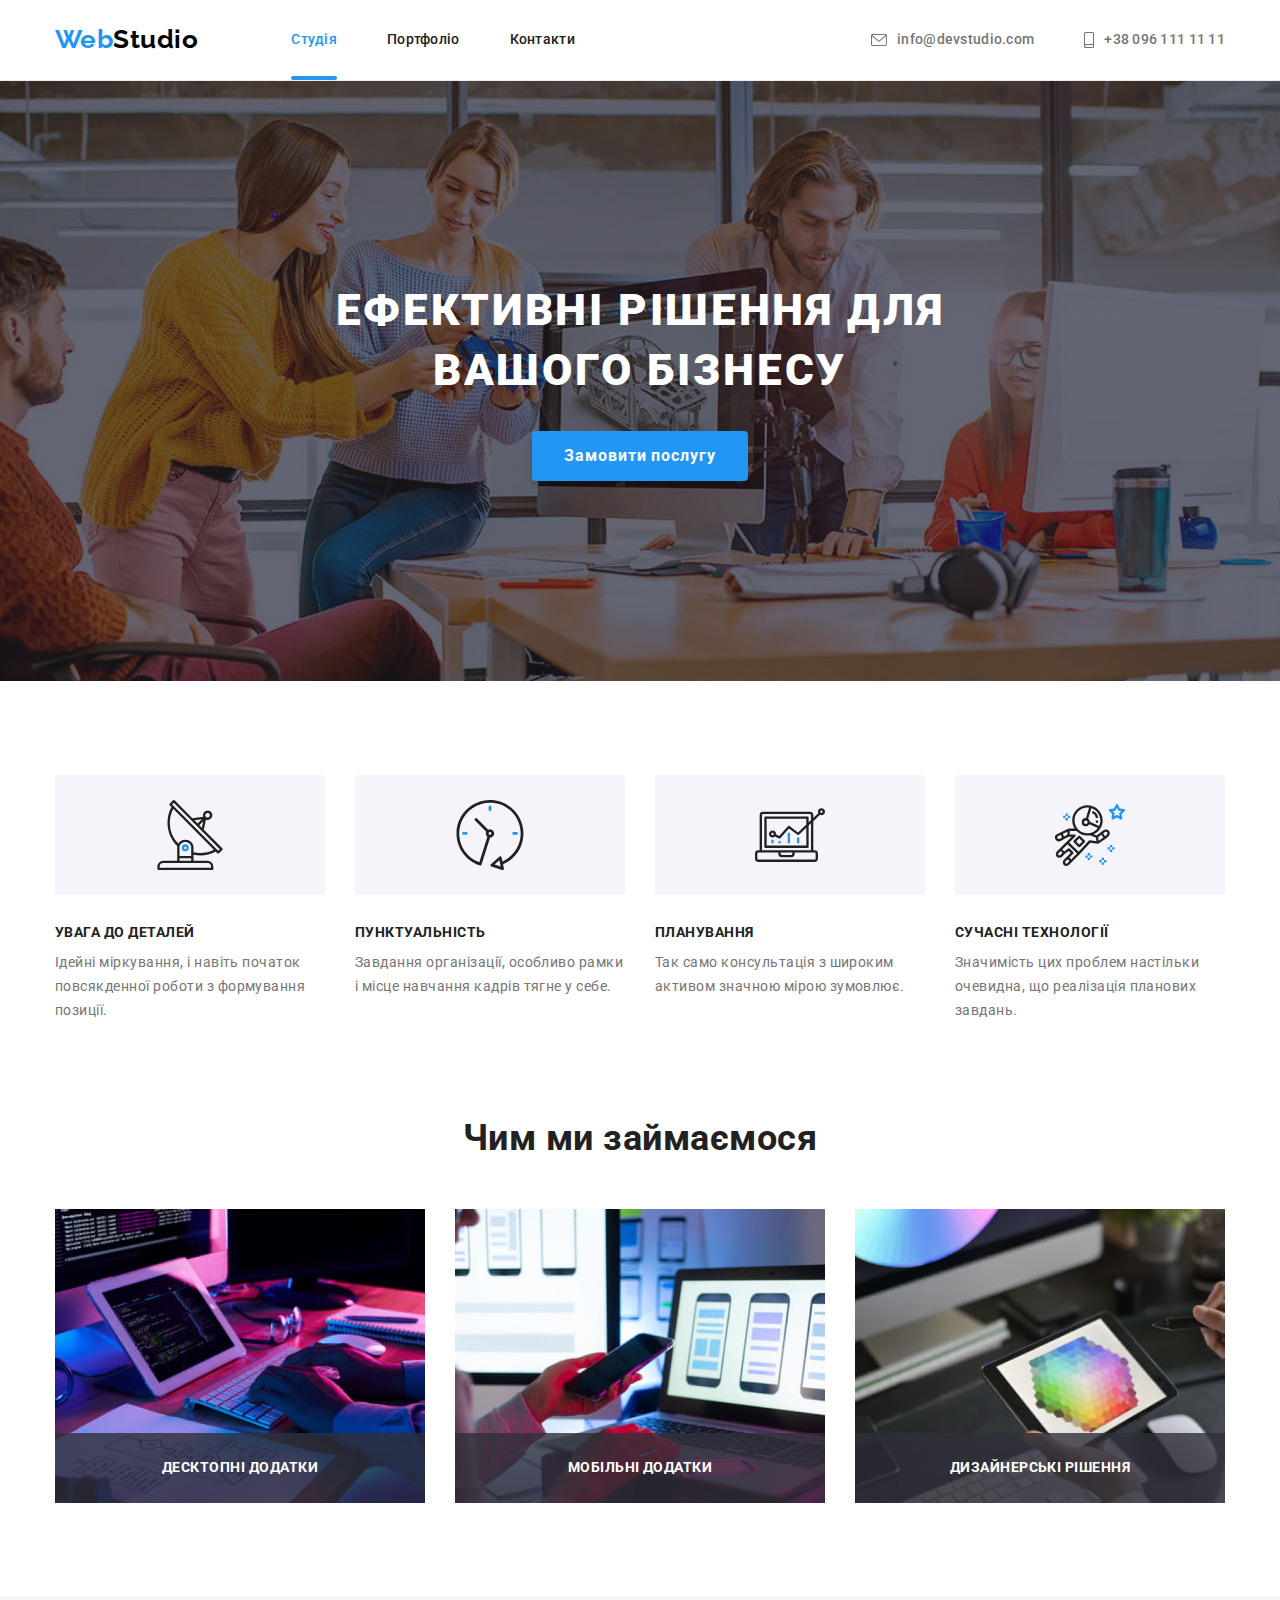
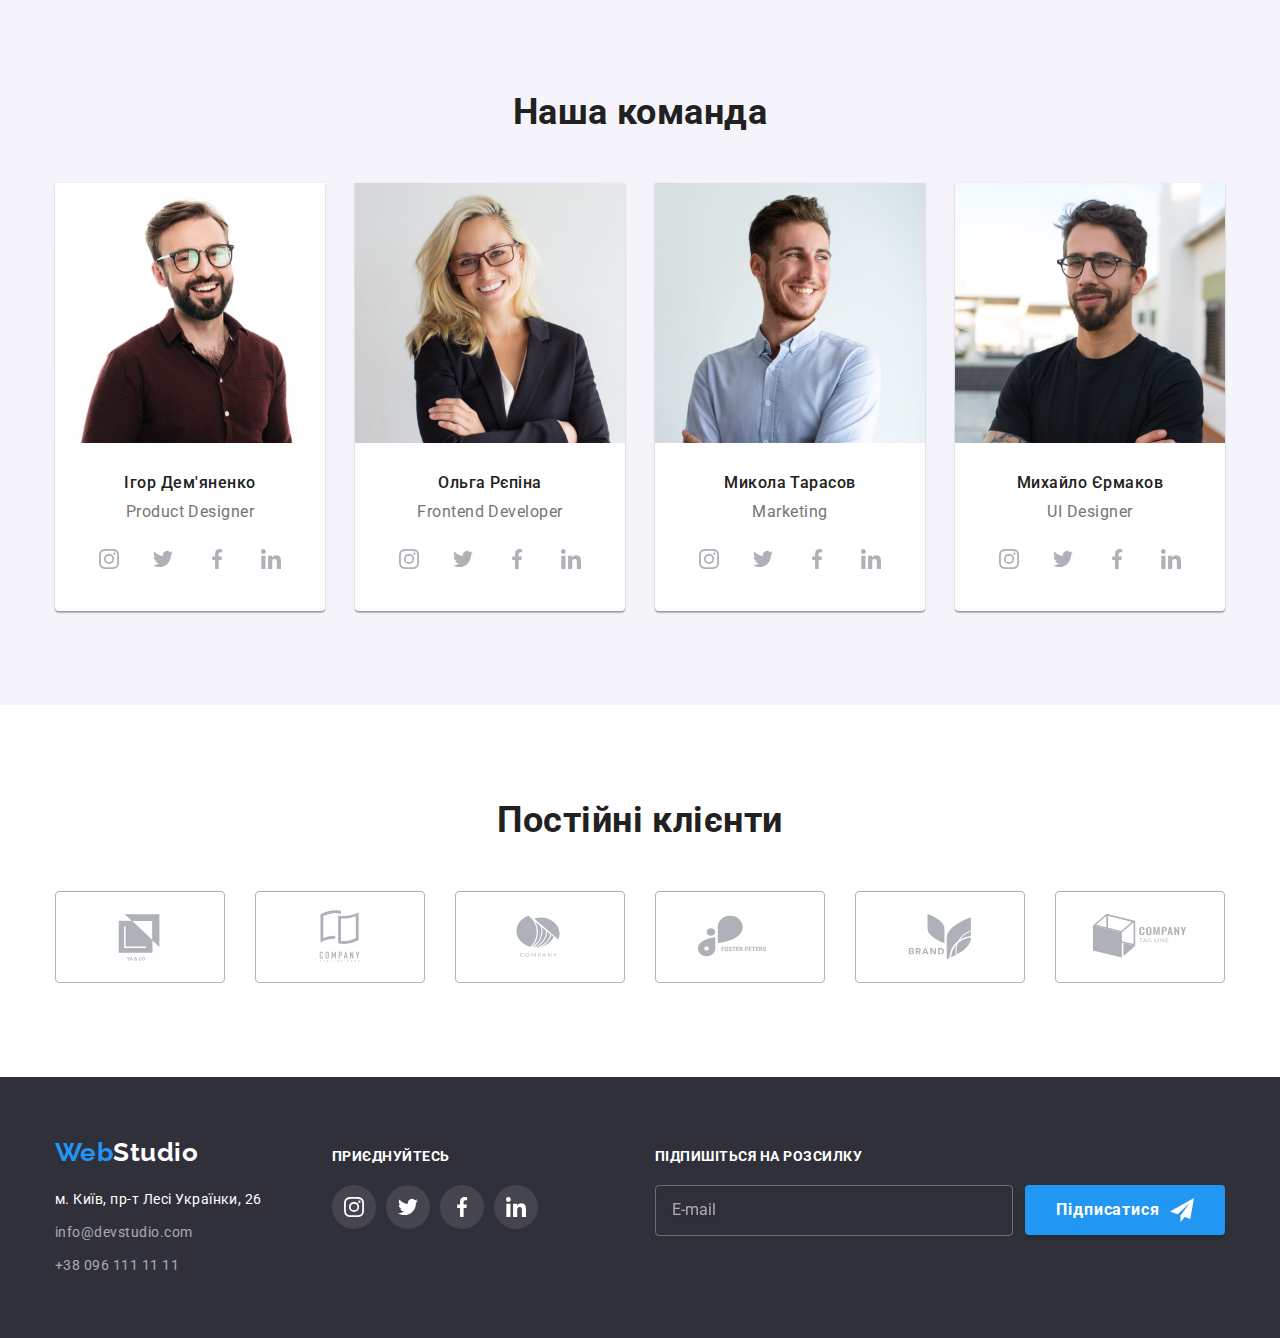
==== index.html @ 8c15a257 "add html and css" ====
﻿<!DOCTYPE html>
<html lang="uk">
  <head>
    <meta charset="UTF-8" />
    <meta http-equiv="X-UA-Compatible" content="IE=edge" />
    <meta name="viewport" content="width=device-width, initial-scale=1.0" />
    <title>Студія</title>
    <link rel="preconnect" href="https://fonts.googleapis.com" />
    <link rel="preconnect" href="https://fonts.gstatic.com" crossorigin />
    <link
      href="https://fonts.googleapis.com/css2?family=Raleway:ital,wght@0,700;1,700&family=Roboto:ital,wght@0,400;0,500;0,700;0,900;1,400;1,500;1,700;1,900&display=swap"
      rel="stylesheet"
    />
    <link
      rel="stylesheet"
      href="https://cdnjs.cloudflare.com/ajax/libs/modern-normalize/1.0.0/modern-normalize.min.css"
    />
    <link rel="stylesheet" href="./css/styles.css" />
  </head>
  <body>
    <!-- Хедер -->
    <header class="header">
      <div class="container header__container">
        <a href="./index.html" class="logo header__logo">
          Web<span class="logo__text logo__text--white">Studio</span>
        </a>
        <nav>
          <ul class="nav">
            <li class="nav__item">
              <a href="./index.html" class="nav__link nav__link--active">Студія</a>
            </li>
            <li class="nav__item">
              <a href="./portfolio.html" class="nav__link">Портфоліо</a>
            </li>
            <li class="nav__item">
              <a href="" class="nav__link">Контакти</a>
            </li>
          </ul>
        </nav>
        <ul class="contacts">
          <li class="contacts__item">
            <a href="mailto:info@devstudio.com" class="contacts__link">
              <svg class="contacts__icon" width="16" height="12">
                <use href="./images/icons.svg#icon-envelope"></use>
              </svg>
              info@devstudio.com
            </a>
          </li>
          <li class="contacts__item">
            <a href="tel:+380961111111" class="contacts__link">
              <svg class="contacts__icon" width="10" height="16">
                <use href="./images/icons.svg#icon-smartphone"></use>
              </svg>
              +38 096 111 11 11
            </a>
          </li>
        </ul>
      </div>
    </header>
    <main>
      <!-- Секція Hero -->
      <section class="hero">
        <div class="container">
          <h1 class="hero__title">
            Ефективні рішення для <br />
            вашого бізнесу
          </h1>
          <button type="button" class="btn hero__btn" data-modal-open>Замовити послугу</button>
        </div>
      </section>
      <!-- Модальне вікно -->
      <div class="overlay is-hidden" data-modal>
        <div class="modal">
          <button type="button" data-modal-close class="modal__close-btn">
            <svg class="modal__close-icon">
              <use href="./images/icons.svg#icon-close"></use>
            </svg>
          </button>
          <form class="modal__form" autocomplete="off">
            <h2 class="modal__title">Залиште свої дані, ми вам передзвонимо</h2>
            <div class="modal__wrap">
              <label class="modal__field">
                <span class="modal__label">Ім'я</span>
                <input type="text" name="name" placeholder=" " class="modal__input" />
                <svg class="modal__icon">
                  <use href="./images/icons.svg#icon-person"></use>
                </svg>
              </label>
              <label class="modal__field">
                <span class="modal__label">Телефон</span>
                <input type="tel" name="tel" placeholder=" " class="modal__input" />
                <svg class="modal__icon">
                  <use href="./images/icons.svg#icon-phone"></use>
                </svg>
              </label>
              <label class="modal__field">
                <span class="modal__label">Пошта</span>
                <input type="email" name="email" placeholder=" " class="modal__input" />
                <svg class="modal__icon">
                  <use href="./images/icons.svg#icon-email"></use>
                </svg>
              </label>
              <label class="modal__field">
                <span class="modal__label">Коментар</span>
                <textarea
                  name="comment"
                  rows="5"
                  placeholder="Введіть текст"
                  class="modal__input modal__input--large"
                ></textarea>
              </label>
            </div>
            <label class="modal__policy">
              <input
                type="checkbox"
                name="policy"
                value="policy"
                class="modal__check visually-hidden"
              />
              <span class="modal__box"></span>
              <svg class="modal__icon modal__icon--checked">
                <use href="./images/icons.svg#icon-check"></use>
              </svg>
              <b class="modal__text">
                Погоджуюся з розсилкою та приймаю
                <a href="" class="modal__link">Умови договору</a>
              </b>
            </label>
            <button type="submit" class="btn modal__btn">Відправити</button>
          </form>
        </div>
      </div>
      <!-- Особливості роботи -->
      <section class="section">
        <div class="container">
          <h2 class="section__title visually-hidden">Особливості роботи</h2>
          <ul class="features">
            <li class="features__item">
              <div class="features__wrap">
                <svg class="features__icon">
                  <use href="./images/icons.svg#icon-antenna"></use>
                </svg>
              </div>
              <h3 class="features__title">Увага до деталей</h3>
              <p class="features__text">
                Ідейні міркування, і навіть початок повсякденної роботи з формування позиції.
              </p>
            </li>
            <li class="features__item">
              <div class="features__wrap">
                <svg class="features__icon">
                  <use href="./images/icons.svg#icon-clock"></use>
                </svg>
              </div>
              <h3 class="features__title">Пунктуальність</h3>
              <p class="features__text">
                Завдання організації, особливо рамки і місце навчання кадрів тягне у себе.
              </p>
            </li>
            <li class="features__item">
              <div class="features__wrap">
                <svg class="features__icon">
                  <use href="./images/icons.svg#icon-diagram"></use>
                </svg>
              </div>
              <h3 class="features__title">Планування</h3>
              <p class="features__text">
                Так само консультація з широким активом значною мірою зумовлює.
              </p>
            </li>
            <li class="features__item">
              <div class="features__wrap">
                <svg class="features__icon">
                  <use href="./images/icons.svg#icon-astronaut"></use>
                </svg>
              </div>
              <h3 class="features__title">Сучасні технології</h3>
              <p class="features__text">
                Значимість цих проблем настільки очевидна, що реалізація планових завдань.
              </p>
            </li>
          </ul>
        </div>
      </section>
      <!-- Чим ми займаємося -->
      <section class="section services__section">
        <div class="container">
          <h2 class="section__title">Чим ми займаємося</h2>
          <ul class="services__list">
            <li class="services__item">
              <img
                class="services__img"
                src="./images/task1.jpg"
                alt="Десктопні додатки"
                width="370"
              />
              <div class="services__wrap">
                <h3 class="services__title">Десктопні додатки</h3>
              </div>
            </li>
            <li class="services__item">
              <img
                class="services__img"
                src="./images/task2.jpg"
                alt="Мобільні додатки"
                width="370"
              />
              <div class="services__wrap">
                <h3 class="services__title">Мобільні додатки</h3>
              </div>
            </li>
            <li class="services__item">
              <img
                class="services__img"
                src="./images/task3.jpg"
                alt="Дизайнерські рішення"
                width="370"
              />
              <div class="services__wrap">
                <h3 class="services__title">Дизайнерські рішення</h3>
              </div>
            </li>
          </ul>
        </div>
      </section>
      <!-- Наша команда -->
      <section class="section team__section">
        <div class="container">
          <h2 class="section__title">Наша команда</h2>
          <ul class="team__list">
            <li class="team__item">
              <img class="team__img" src="./images/team1.jpg" alt="Ігор Дем'яненко" width="270" />
              <div class="team__desc">
                <h3 class="team__title">Ігор Дем'яненко</h3>
                <p class="team__text">Product Designer</p>
                <ul class="socials__list">
                  <li class="socials__item">
                    <a href="" class="socials__link" aria-label="Instagram">
                      <svg class="socials__icon">
                        <use href="./images/icons.svg#icon-instagram"></use>
                      </svg>
                    </a>
                  </li>
                  <li class="socials__item">
                    <a href="" class="socials__link" aria-label="Twitter">
                      <svg class="socials__icon">
                        <use href="./images/icons.svg#icon-twitter"></use>
                      </svg>
                    </a>
                  </li>
                  <li class="socials__item">
                    <a href="" class="socials__link" aria-label="Facebook">
                      <svg class="socials__icon">
                        <use href="./images/icons.svg#icon-facebook"></use>
                      </svg>
                    </a>
                  </li>
                  <li class="socials__item">
                    <a href="" class="socials__link" aria-label="Linkedin">
                      <svg class="socials__icon">
                        <use href="./images/icons.svg#icon-linkedin"></use>
                      </svg>
                    </a>
                  </li>
                </ul>
              </div>
            </li>
            <li class="team__item">
              <img class="team__img" src="./images/team2.jpg" alt="Ольга Рєпіна" width="270" />
              <div class="team__desc">
                <h3 class="team__title">Ольга Рєпіна</h3>
                <p class="team__text">Frontend Developer</p>
                <ul class="socials__list">
                  <li class="socials__item">
                    <a href="" class="socials__link" aria-label="Instagram">
                      <svg class="socials__icon">
                        <use href="./images/icons.svg#icon-instagram"></use>
                      </svg>
                    </a>
                  </li>
                  <li class="socials__item">
                    <a href="" class="socials__link" aria-label="Twitter">
                      <svg class="socials__icon">
                        <use href="./images/icons.svg#icon-twitter"></use>
                      </svg>
                    </a>
                  </li>
                  <li class="socials__item">
                    <a href="" class="socials__link" aria-label="Facebook">
                      <svg class="socials__icon">
                        <use href="./images/icons.svg#icon-facebook"></use>
                      </svg>
                    </a>
                  </li>
                  <li class="socials__item">
                    <a href="" class="socials__link" aria-label="Linkedin">
                      <svg class="socials__icon">
                        <use href="./images/icons.svg#icon-linkedin"></use>
                      </svg>
                    </a>
                  </li>
                </ul>
              </div>
            </li>
            <li class="team__item">
              <img class="team__img" src="./images/team3.jpg" alt="Микола Тарасов" width="270" />
              <div class="team__desc">
                <h3 class="team__title">Микола Тарасов</h3>
                <p class="team__text">Marketing</p>
                <ul class="socials__list">
                  <li class="socials__item">
                    <a href="" class="socials__link" aria-label="Instagram">
                      <svg class="socials__icon">
                        <use href="./images/icons.svg#icon-instagram"></use>
                      </svg>
                    </a>
                  </li>
                  <li class="socials__item">
                    <a href="" class="socials__link" aria-label="Twitter">
                      <svg class="socials__icon">
                        <use href="./images/icons.svg#icon-twitter"></use>
                      </svg>
                    </a>
                  </li>
                  <li class="socials__item">
                    <a href="" class="socials__link" aria-label="Facebook">
                      <svg class="socials__icon">
                        <use href="./images/icons.svg#icon-facebook"></use>
                      </svg>
                    </a>
                  </li>
                  <li class="socials__item">
                    <a href="" class="socials__link" aria-label="Linkedin">
                      <svg class="socials__icon">
                        <use href="./images/icons.svg#icon-linkedin"></use>
                      </svg>
                    </a>
                  </li>
                </ul>
              </div>
            </li>
            <li class="team__item">
              <img class="team__img" src="./images/team4.jpg" alt="Михайло Єрмаков" width="270" />
              <div class="team__desc">
                <h3 class="team__title">Михайло Єрмаков</h3>
                <p class="team__text">UI Designer</p>
                <ul class="socials__list">
                  <li class="socials__item">
                    <a href="" class="socials__link" aria-label="Instagram">
                      <svg class="socials__icon">
                        <use href="./images/icons.svg#icon-instagram"></use>
                      </svg>
                    </a>
                  </li>
                  <li class="socials__item">
                    <a href="" class="socials__link" aria-label="Twitter">
                      <svg class="socials__icon">
                        <use href="./images/icons.svg#icon-twitter"></use>
                      </svg>
                    </a>
                  </li>
                  <li class="socials__item">
                    <a href="" class="socials__link" aria-label="Facebook">
                      <svg class="socials__icon">
                        <use href="./images/icons.svg#icon-facebook"></use>
                      </svg>
                    </a>
                  </li>
                  <li class="socials__item">
                    <a href="" class="socials__link" aria-label="Linkedin">
                      <svg class="socials__icon">
                        <use href="./images/icons.svg#icon-linkedin"></use>
                      </svg>
                    </a>
                  </li>
                </ul>
              </div>
            </li>
          </ul>
        </div>
      </section>
      <!-- Постійні клієнти -->
      <section class="section">
        <div class="container">
          <h2 class="section__title">Постійні клієнти</h2>
          <ul class="clients">
            <li class="clients__item">
              <a href="" class="clients__link">
                <svg class="clients__icon">
                  <use href="./images/icons.svg#icon-logo-1"></use>
                </svg>
              </a>
            </li>
            <li class="clients__item">
              <a href="" class="clients__link">
                <svg class="clients__icon">
                  <use href="./images/icons.svg#icon-logo-2"></use>
                </svg>
              </a>
            </li>
            <li class="clients__item">
              <a href="" class="clients__link">
                <svg class="clients__icon">
                  <use href="./images/icons.svg#icon-logo-3"></use>
                </svg>
              </a>
            </li>
            <li class="clients__item">
              <a href="" class="clients__link">
                <svg class="clients__icon">
                  <use href="./images/icons.svg#icon-logo-4"></use>
                </svg>
              </a>
            </li>
            <li class="clients__item">
              <a href="" class="clients__link">
                <svg class="clients__icon">
                  <use href="./images/icons.svg#icon-logo-5"></use>
                </svg>
              </a>
            </li>
            <li class="clients__item">
              <a href="" class="clients__link">
                <svg class="clients__icon">
                  <use href="./images/icons.svg#icon-logo-6"></use>
                </svg>
              </a>
            </li>
          </ul>
        </div>
      </section>
    </main>
    <!-- Футер -->
    <footer class="footer">
      <div class="container footer__container">
        <div>
          <a href="./index.html" class="logo footer__logo">
            Web<span class="logo__text logo__text--black">Studio</span>
          </a>
          <!-- Адреса -->
          <address class="address">
            <ul class="address__list">
              <li class="address__item">
                <a
                  href="https://goo.gl/maps/NeYVabY8YoxSWAij9"
                  target="_blank"
                  rel="noopener noreferrer"
                  class="address__link address__link--white"
                  >м. Київ, пр-т Лесі Українки, 26</a
                >
              </li>
              <li class="address__item">
                <a href="mailto:info@devstudio.com" class="address__link">info@devstudio.com</a>
              </li>
              <li class="address__item">
                <a href="tel:+380961111111" class="address__link">+38 096 111 11 11</a>
              </li>
            </ul>
          </address>
        </div>
        <!-- Соцмережі -->
        <div class="socials">
          <p class="socials__tagline">Приєднуйтесь</p>
          <ul class="socials__list">
            <li class="socials__item">
              <a href="" class="socials__link socials__link--white" aria-label="Instagram">
                <svg class="socials__icon">
                  <use href="./images/icons.svg#icon-instagram"></use>
                </svg>
              </a>
            </li>
            <li class="socials__item">
              <a href="" class="socials__link socials__link--white" aria-label="Twitter">
                <svg class="socials__icon">
                  <use href="./images/icons.svg#icon-twitter"></use>
                </svg>
              </a>
            </li>
            <li class="socials__item">
              <a href="" class="socials__link socials__link--white" aria-label="Facebook">
                <svg class="socials__icon">
                  <use href="./images/icons.svg#icon-facebook"></use>
                </svg>
              </a>
            </li>
            <li class="socials__item">
              <a href="" class="socials__link socials__link--white" aria-label="Linkedin">
                <svg class="socials__icon">
                  <use href="./images/icons.svg#icon-linkedin"></use>
                </svg>
              </a>
            </li>
          </ul>
        </div>
        <!-- Форма підписки -->
        <div class="subscription">
          <p class="subscription__tagline">Підпишіться на розсилку</p>
          <form class="subscription__form" autocomplete="off">
            <label for="email"></label>
            <input
              type="email"
              name="user-email"
              id="email"
              placeholder="E-mail"
              class="subscription__input"
            />
            <button type="submit" class="btn subscription__btn">
              Підписатися
              <svg class="subscription__icon">
                <use href="./images/icons.svg#icon-send"></use>
              </svg>
            </button>
          </form>
        </div>
      </div>
    </footer>
    <script src="./js/modal.js"></script>
  </body>
</html>
---- css/styles.css ----
﻿/* Глобальні стилі */

:root {
  --primary-bg-color: #ffffff;
  --secondary-bg-color: #f5f4fa;
  --footer-bg-color: #2f303a;
  --logo-color: #2196f3;
  --primary-logo-text-color: #000000;
  --secondary-logo-text-color: #ffffff;
  --page-text-color: #212121;
  --primary-title-color: #ffffff;
  --secondary-title-color: #212121;
  --primary-text-color: #ffffff;
  --secondary-text-color: #757575;
  --accent-color: #2196f3;
  --base-btn-color: #2196f3;
  --active-btn-color: #188ce8;
  --svg-base-color: #afb1b8;
  --auto-line-height: 1.2;
  --small-text-size: 14px;
  --medium-text-size: 16px;
  --duration: 250ms;
  --timing-function: cubic-bezier(0.4, 0, 0.2, 1);
}

body {
  font-family: 'Roboto', sans-serif;
  letter-spacing: 0.03em;
  color: var(--page-text-color);
  background-color: var(--primary-bg-color);
}

h1,
h2,
h3,
p {
  margin: 0;
}

ul {
  padding: 0;
  margin: 0;
  list-style: none;
}

textarea {
  resize: none;
}

.container {
  width: 1200px;
  padding-left: 15px;
  padding-right: 15px;
  margin: 0 auto;
}

.btn {
  font-weight: 700;
  font-size: var(--medium-text-size);
  line-height: 1.88;
  letter-spacing: 0.06em;
  color: var(--primary-text-color);
  cursor: pointer;
  background-color: var(--base-btn-color);
  box-shadow: 0px 4px 4px rgba(0, 0, 0, 0.15);
  border: none;
  border-radius: 4px;
  transition: background-color var(--duration) var(--timing-function);
}

.btn:hover,
.btn:focus {
  background-color: var(--active-btn-color);
}

.section {
  padding: 94px 0;
}

.section__title {
  margin-bottom: 50px;
  font-size: 36px;
  line-height: 1.17;
  text-align: center;
}

.visually-hidden {
  position: absolute;
  width: 1px;
  height: 1px;
  margin: -1px;
  border: 0;
  padding: 0;
  white-space: nowrap;
  clip-path: inset(100%);
  clip: rect(0 0 0 0);
  overflow: hidden;
}

/* Головна сторінка */

/* Хедер */

.header {
  border-bottom: 1px solid #ececec;
}

.header__container {
  display: flex;
  align-items: center;
}

.logo {
  display: block;
  font-family: 'Raleway', sans-serif;
  font-weight: 700;
  font-size: 26px;
  line-height: var(--auto-line-height);
  color: var(--logo-color);
  text-decoration: none;
}

.header__logo {
  padding: 24px 0;
  margin-right: 93px;
}

.logo__text--white {
  color: var(--primary-logo-text-color);
}

.nav,
.contacts {
  display: flex;
  gap: 50px;
}

.contacts {
  margin-left: auto;
}

.nav__link,
.contacts__link {
  display: flex;
  align-items: center;
  padding: 32px 0;
  font-weight: 500;
  font-size: var(--small-text-size);
  line-height: 1.14;
  letter-spacing: 0.02em;
  color: currentColor;
  text-decoration: none;
  transition: color var(--duration) var(--timing-function);
}

.contacts__link {
  color: var(--secondary-text-color);
}

.nav__link--active,
.nav__link:hover,
.nav__link:focus,
.contacts__link:hover,
.contacts__link:focus {
  color: var(--accent-color);
}

.nav__link--active {
  position: relative;
}

.nav__link--active::after {
  position: absolute;
  bottom: 0;
  content: '';
  width: 100%;
  height: 4px;
  background-color: var(--accent-color);
  border-radius: 2px;
}

.contacts__icon {
  margin-right: 10px;
  fill: currentColor;
}

/* Секція Hero */

.hero {
  max-width: 1600px;
  padding: 200px 0;
  margin: 0 auto;
  text-align: center;
  background-color: #c4c4c4;
  background-image: linear-gradient(rgba(47, 48, 58, 0.4), rgba(47, 48, 58, 0.4)),
    url(../images/hero-bg.jpg);
  background-repeat: no-repeat;
  background-position: center;
  background-size: cover;
}

.hero__title {
  margin-bottom: 30px;
  font-weight: 900;
  font-size: 44px;
  line-height: 1.36;
  letter-spacing: 0.06em;
  color: var(--primary-title-color);
  text-transform: uppercase;
}

.hero__btn {
  padding: 10px 32px;
}

/* Оверлей та модальне вікно */

.overlay {
  position: fixed;
  top: 0;
  /* z-index: 5; */
  width: 100%;
  height: 100%;
  opacity: 1;
  background-color: rgba(0, 0, 0, 0.2);
  transition: opacity var(--duration) var(--timing-function),
    visibility var(--duration) var(--timing-function);
}

.is-hidden {
  opacity: 0;
  pointer-events: none;
  visibility: hidden;
}

.is-hidden .modal {
  opacity: 0;
  transform: translate(-50%, 80%) scale(0.4);
}

.modal {
  position: absolute;
  top: 50%;
  left: 50%;
  min-width: 528px;
  min-height: 581px;
  background-color: var(--primary-bg-color);
  box-shadow: 0px 1px 3px rgba(0, 0, 0, 0.12), 0px 1px 1px rgba(0, 0, 0, 0.14),
    0px 2px 1px rgba(0, 0, 0, 0.2);
  border-radius: 4px;
  opacity: 1;
  transform: translate(-50%, -50%) scale(1);
  transition: transform var(--duration) var(--timing-function),
    opacity var(--duration) var(--timing-function);
}

.modal__close-btn {
  position: absolute;
  top: 8px;
  right: 8px;
  display: flex;
  justify-content: center;
  align-items: center;
  width: 30px;
  height: 30px;
  margin: 0;
  padding: 0;
  color: #000000;
  cursor: pointer;
  background-color: transparent;
  border: 1px solid rgba(0, 0, 0, 0.1);
  border-radius: 50%;
  transition: color var(--duration) var(--timing-function);
}

.modal__close-btn:hover,
.modal__close-btn:focus {
  color: var(--accent-color);
}

.modal__close-icon {
  width: 18px;
  height: 18px;
  fill: currentColor;
}

.modal__form {
  padding: 48px 40px 40px;
  text-align: center;
}

.modal__title {
  margin-bottom: 12px;
  font-size: 20px;
  line-height: 1.15;
}

.modal__wrap {
  display: flex;
  flex-direction: column;
  gap: 10px;
}

.modal__field {
  position: relative;
  display: flex;
  flex-direction: column;
  text-align: left;
  color: var(--page-text-color);
  transition: color var(--duration) var(--timing-function);
}

.modal__field:focus-within {
  color: var(--accent-color);
}

.modal__label {
  margin-bottom: 4px;
  font-size: 12px;
  line-height: 1.17;
  letter-spacing: 0.01em;
  color: var(--secondary-text-color);
}

.modal__input {
  margin: 0;
  padding: 11px 42px;
  color: var(--page-text-color);
  border: 1px solid rgba(33, 33, 33, 0.2);
  border-radius: 4px;
  outline: none;
  transition: border-color var(--duration) var(--timing-function);
}

.modal__input:focus,
.modal__input:not(:placeholder-shown) {
  border-color: var(--accent-color);
}

.modal__input:not(:placeholder-shown) + .modal__icon {
  fill: var(--accent-color);
}

.modal__icon {
  position: absolute;
  top: 29px;
  left: 12px;
  width: 18px;
  height: 18px;
  fill: currentColor;
}

.modal__input--large {
  padding: 12px 16px;
}

.modal__input--large::placeholder {
  font-weight: 400;
  font-size: 12px;
  line-height: 1.17;
  letter-spacing: 0.01em;
  color: rgba(117, 117, 117, 0.5);
}

.modal__policy {
  position: relative;
  display: flex;
  align-items: center;
  justify-content: center;
  margin-top: 20px;
  margin-bottom: 30px;
  cursor: pointer;
}

.modal__box {
  width: 16px;
  height: 15px;
  border: 2px solid #212121;
  border-radius: 2px;
}

.modal__icon--checked {
  z-index: -1;
  top: 5px;
  left: 19px;
  width: 16px;
  height: 15px;
}

.modal__text {
  margin-left: 8px;
  font-weight: 400;
  font-size: var(--small-text-size);
  line-height: 1.71;
  color: var(--secondary-text-color);
}

.modal__check:checked + .modal__box {
  background-color: var(--accent-color);
  border-color: var(--accent-color);
}

.modal__check:checked ~ .modal__icon--checked {
  z-index: 2;
}

.modal__link {
  color: var(--accent-color);
}

.modal__btn {
  min-width: 200px;
  height: 50px;
}

/* Особливості роботи */

.features {
  display: flex;
  gap: 30px;
}

.features__wrap {
  display: flex;
  justify-content: center;
  align-items: center;
  width: 270px;
  height: 120px;
  margin-bottom: 30px;
  background-color: var(--secondary-bg-color);
  border-radius: 4px;
}

.features__icon {
  width: 70px;
  height: 70px;
}

.features__title {
  margin-bottom: 10px;
  font-size: var(--small-text-size);
  line-height: 1.14;
  text-transform: uppercase;
}

.features__text {
  font-size: var(--small-text-size);
  line-height: 1.71;
  color: var(--secondary-text-color);
}

/* Чим ми займаємося */

.services__section {
  padding-top: 0;
}

.services__list {
  display: flex;
  gap: 30px;
}

.services__item {
  position: relative;
}

.services__img {
  display: block;
}

.services__wrap {
  position: absolute;
  bottom: 0;
  width: 100%;
  padding: 27px 0;
  text-align: center;
  background-color: rgba(47, 48, 58, 0.8);
}

.services__title {
  font-size: var(--small-text-size);
  line-height: 1.14;
  color: var(--primary-title-color);
  text-transform: uppercase;
}

/* Наша команда */

.team__section {
  background-color: var(--secondary-bg-color);
}

.team__list {
  display: flex;
  gap: 30px;
}

.team__item {
  background-color: var(--primary-bg-color);
  box-shadow: 0px 1px 3px rgba(0, 0, 0, 0.12), 0px 1px 1px rgba(0, 0, 0, 0.14),
    0px 2px 1px rgba(0, 0, 0, 0.2);
  border-radius: 0px 0px 4px 4px;
}

.team__img {
  display: block;
}

.team__desc {
  padding-top: 30px;
  padding-bottom: 30px;
}

.team__title,
.team__text {
  font-size: var(--medium-text-size);
  line-height: var(--auto-line-height);
  text-align: center;
}

.team__title {
  margin-bottom: 10px;
  font-weight: 500;
}

.team__text {
  margin-bottom: 16px;
  color: var(--secondary-text-color);
}

.socials__list {
  display: flex;
  justify-content: center;
  gap: 10px;
}

.socials__link {
  display: flex;
  justify-content: center;
  align-items: center;
  width: 44px;
  height: 44px;
  color: var(--svg-base-color);
  border-radius: 50%;
  background-color: var(--primary-bg-color);
  transition: color var(--duration) var(--timing-function),
    background-color var(--duration) var(--timing-function);
}

.socials__link:hover,
.socials__link:focus {
  color: var(--primary-text-color);
  background-color: var(--accent-color);
}

.socials__icon {
  width: 20px;
  height: 20px;
  fill: currentColor;
}

/* Постійні клієнти */

.clients {
  display: flex;
  justify-content: space-between;
  gap: 30px;
}

.clients__link {
  display: flex;
  justify-content: center;
  align-items: center;
  width: 170px;
  height: 92px;
  color: var(--svg-base-color);
  border: 1px solid var(--svg-base-color);
  border-radius: 4px;
  transition: color var(--duration) var(--timing-function),
    border-color var(--duration) var(--timing-function);
}

.clients__link:hover,
.clients__link:focus {
  color: var(--accent-color);
  border-color: var(--accent-color);
}

.clients__icon {
  width: 106px;
  height: 60px;
  fill: currentColor;
}

/* Футер */

.footer {
  padding: 60px 0;
  background-color: var(--footer-bg-color);
}

.footer__container {
  display: flex;
  align-items: baseline;
}

.footer__logo {
  margin-bottom: 20px;
}

.logo__text--black {
  color: var(--secondary-logo-text-color);
}

.address__list {
  display: flex;
  flex-direction: column;
  gap: 9px;
}

.address__link {
  font-style: normal;
  font-size: var(--small-text-size);
  line-height: 1.71;
  color: rgba(255, 255, 255, 0.6);
  text-decoration: none;
  transition: color var(--duration) var(--timing-function);
}

.address__link--white {
  color: var(--primary-text-color);
}

.address__link:hover,
.address__link:focus {
  color: var(--accent-color);
}

/* Соцмережі */

.socials {
  margin-left: 70px;
}

.socials__tagline,
.subscription__tagline {
  margin-bottom: 20px;
  font-weight: 700;
  font-size: var(--small-text-size);
  line-height: 1.14;
  color: var(--primary-text-color);
  text-transform: uppercase;
}

.socials__link--white {
  color: var(--primary-text-color);
  background-color: rgba(255, 255, 255, 0.1);
  transition: background-color var(--duration) var(--timing-function);
}

/* Форма підписки */

.subscription {
  min-width: 570px;
  margin-left: auto;
}

.subscription__form {
  display: flex;
}

.subscription__input {
  flex-grow: 1;
  padding: 15px 16px;
  color: var(--primary-text-color);
  background-color: transparent;
  border: 1px solid rgba(255, 255, 255, 0.3);
  filter: drop-shadow(0px 4px 4px rgba(0, 0, 0, 0.15));
  border-radius: 4px;
  outline: none;
  transition: border-color var(--duration) var(--timing-function);
}

.subscription__input::placeholder {
  font-size: var(--medium-text-size);
  line-height: 1.25;
  color: rgba(255, 255, 255, 0.6);
}

.subscription__input:focus,
.subscription__input:not(:placeholder-shown) {
  border-color: var(--accent-color);
}

.subscription__btn {
  display: flex;
  justify-content: center;
  align-items: center;
  min-width: 200px;
  height: 50px;
  margin-left: 12px;
}

.subscription__icon {
  width: 24px;
  height: 24px;
  margin-left: 10px;
  fill: currentColor;
}

/* Сторінка портфоліо */

/* Кнопки */

.filter {
  display: flex;
  justify-content: center;
  gap: 8px;
  margin-bottom: 50px;
}

.filter__btn {
  padding: 6px 22px;
  font-weight: 500;
  font-size: var(--medium-text-size);
  line-height: 1.62;
  text-align: center;
  letter-spacing: inherit;
  color: currentColor;
  cursor: pointer;
  background-color: var(--secondary-bg-color);
  border: none;
  border-radius: 4px;
  transition: color var(--duration) var(--timing-function),
    background-color var(--duration) var(--timing-function),
    box-shadow var(--duration) var(--timing-function);
}

.filter__btn:hover,
.filter__btn:focus {
  color: var(--primary-text-color);
  background-color: var(--accent-color);
  box-shadow: 0px 3px 1px rgba(0, 0, 0, 0.1), 0px 1px 2px rgba(0, 0, 0, 0.08),
    0px 2px 2px rgba(0, 0, 0, 0.12);
}

/* Перелік проєктів */

.projects {
  display: flex;
  flex-wrap: wrap;
  column-gap: 30px;
  row-gap: 30px;
}

.project__item {
  display: flex;
  width: calc((100% - 30px * 2) / 3);
}

.project__link {
  color: currentColor;
  text-decoration: none;
  transition: box-shadow var(--duration) var(--timing-function);
}

.project__link:hover,
.project__link:focus {
  box-shadow: 0px 1px 1px rgba(0, 0, 0, 0.12), 0px 4px 4px rgba(0, 0, 0, 0.06),
    1px 4px 6px rgba(0, 0, 0, 0.16);
}

.project__wrap {
  position: relative;
  overflow: hidden;
}

.project__img {
  display: block;
}

.project__tooltip {
  position: absolute;
  top: 0;
  left: 0;
  display: block;
  width: 100%;
  height: 100%;
  background-color: rgba(33, 150, 243, 0.9);
  transform: translateY(101%);
  transition: transform var(--duration) var(--timing-function);
}

.project__desc {
  display: flex;
  align-items: center;
  height: 100%;
  padding: 0 24px;
  font-size: 18px;
  line-height: 1.56;
  color: var(--primary-text-color);
}

.project__link:hover .project__tooltip,
.project__link:focus .project__tooltip {
  transform: translateY(0);
}

.project__caption {
  padding: 20px 24px;
  border: 1px solid #eeeeee;
  border-top: none;
}

.project__title {
  margin-bottom: 4px;
  font-size: 18px;
  line-height: 2;
  letter-spacing: 0.06em;
}

.project__text {
  font-size: var(--medium-text-size);
  line-height: 1.88;
  color: var(--secondary-text-color);
}
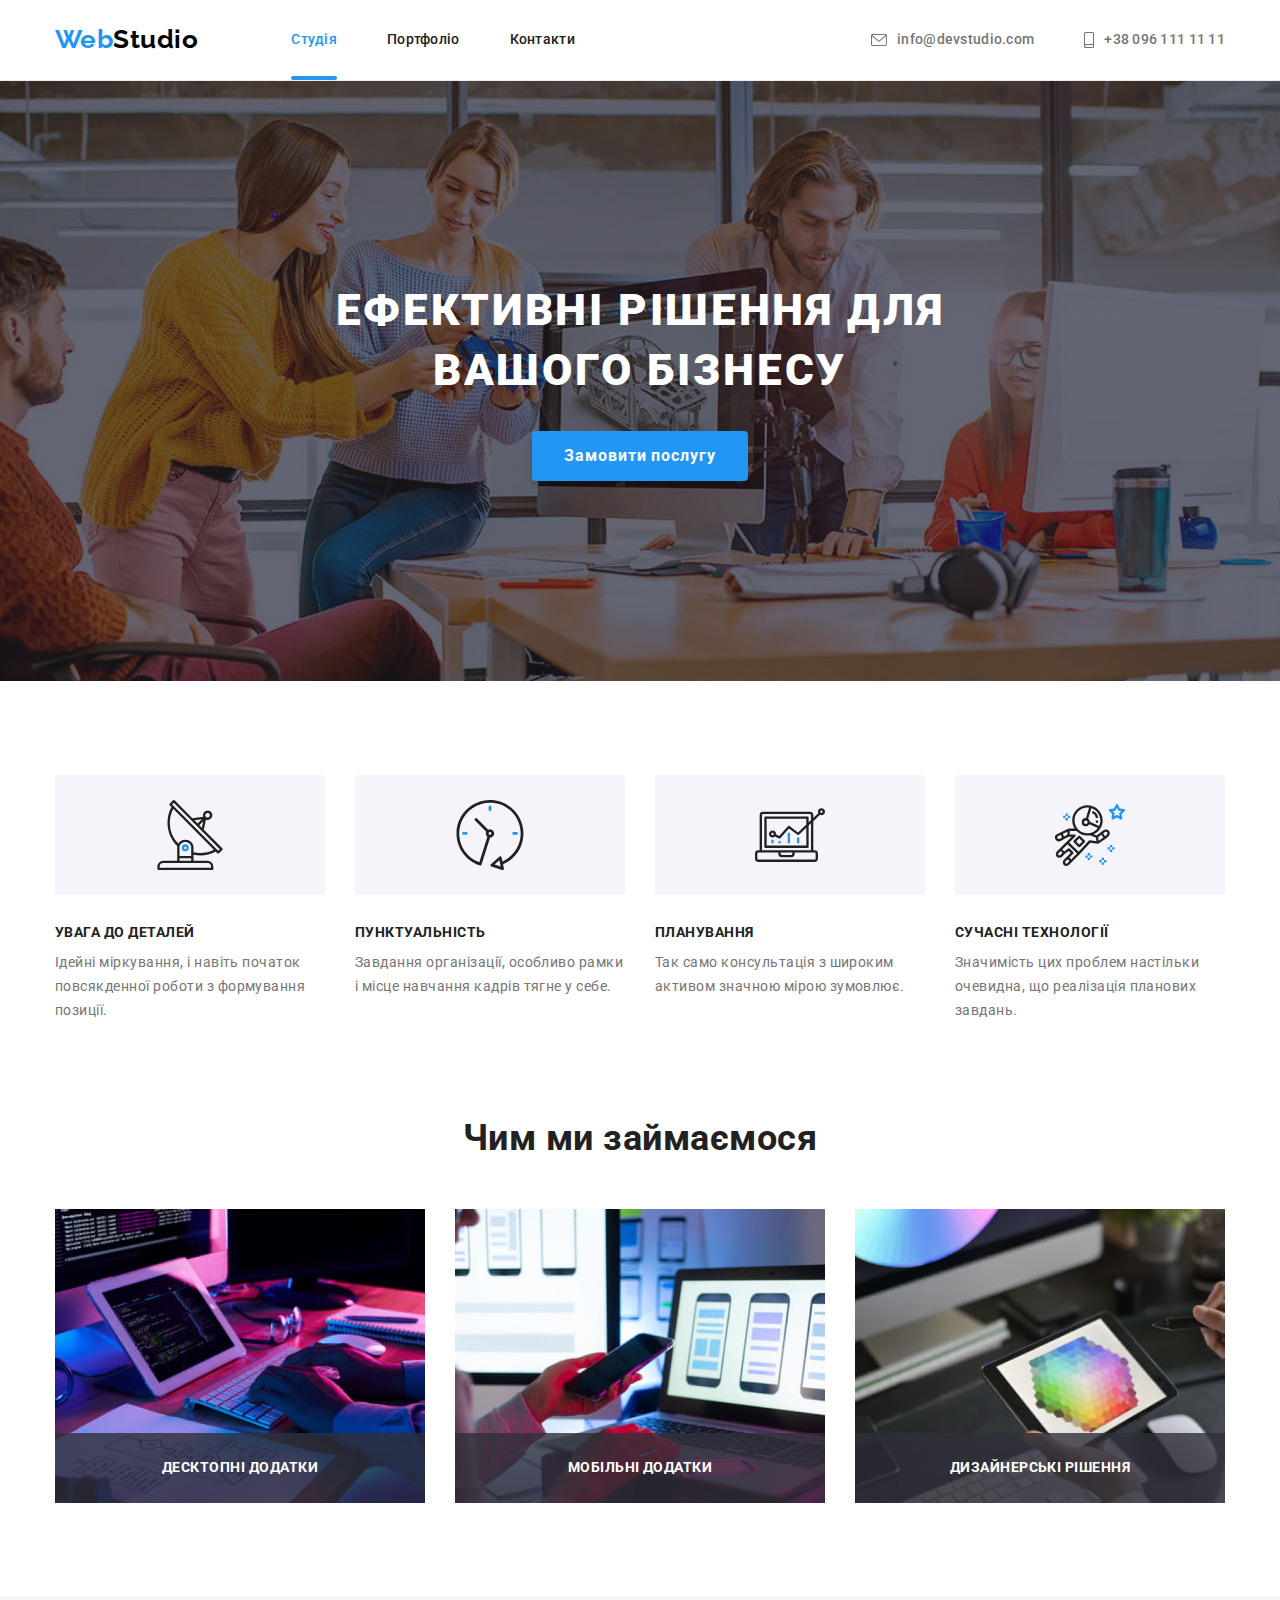
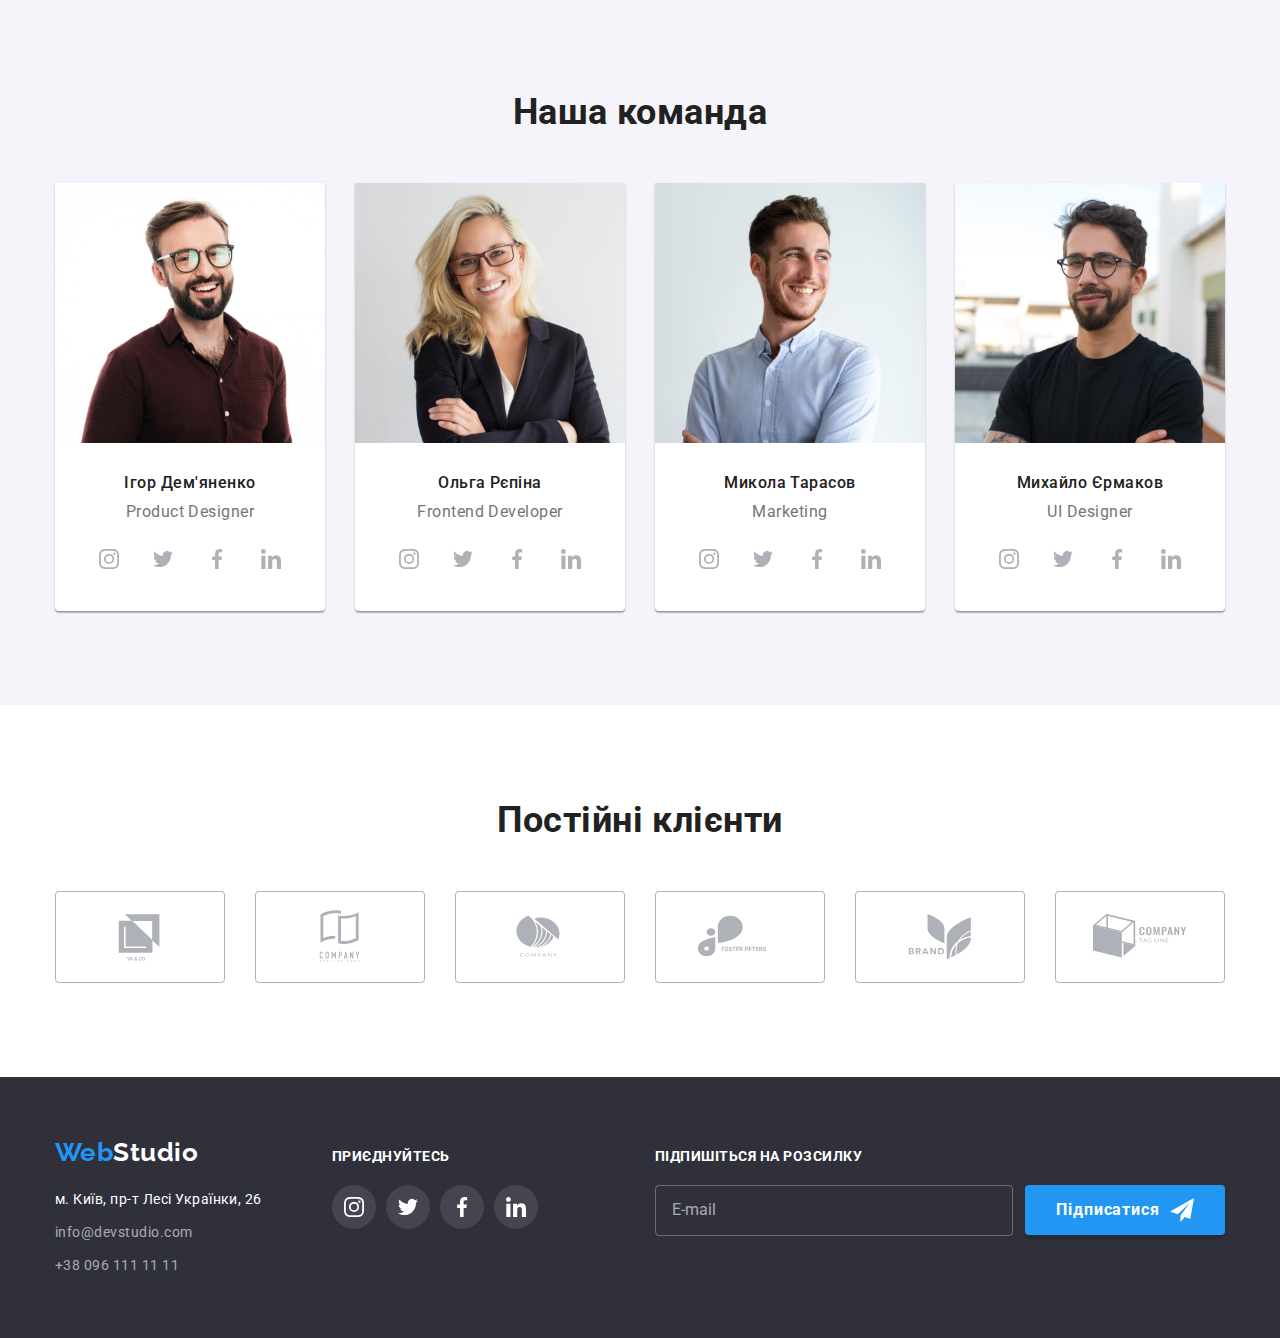
==== commit 6b28c212: "add sass files" ====
--- a/index.html
+++ b/index.html
@@ -11,21 +11,17 @@
       href="https://fonts.googleapis.com/css2?family=Raleway:ital,wght@0,700;1,700&family=Roboto:ital,wght@0,400;0,500;0,700;0,900;1,400;1,500;1,700;1,900&display=swap"
       rel="stylesheet"
     />
-    <link
-      rel="stylesheet"
-      href="https://cdnjs.cloudflare.com/ajax/libs/modern-normalize/1.0.0/modern-normalize.min.css"
-    />
-    <link rel="stylesheet" href="./css/styles.css" />
+    <link rel="stylesheet" href="./css/main.min.css" />
   </head>
   <body>
     <!-- Хедер -->
     <header class="header">
       <div class="container header__container">
-        <a href="./index.html" class="logo header__logo">
-          Web<span class="logo__text logo__text--white">Studio</span>
+        <a href="./index.html" class="header__logo">
+          Web<span class="logo__text logo__text--black">Studio</span>
         </a>
         <nav>
-          <ul class="nav">
+          <ul class="header__nav">
             <li class="nav__item">
               <a href="./index.html" class="nav__link nav__link--active">Студія</a>
             </li>
@@ -37,7 +33,7 @@
             </li>
           </ul>
         </nav>
-        <ul class="contacts">
+        <ul class="header__contacts">
           <li class="contacts__item">
             <a href="mailto:info@devstudio.com" class="contacts__link">
               <svg class="contacts__icon" width="16" height="12">
@@ -65,7 +61,7 @@
             Ефективні рішення для <br />
             вашого бізнесу
           </h1>
-          <button type="button" class="btn hero__btn" data-modal-open>Замовити послугу</button>
+          <button type="button" class="hero__btn" data-modal-open>Замовити послугу</button>
         </div>
       </section>
       <!-- Модальне вікно -->
@@ -126,7 +122,7 @@
                 <a href="" class="modal__link">Умови договору</a>
               </b>
             </label>
-            <button type="submit" class="btn modal__btn">Відправити</button>
+            <button type="submit" class="modal__btn">Відправити</button>
           </form>
         </div>
       </div>
@@ -434,11 +430,11 @@
     <footer class="footer">
       <div class="container footer__container">
         <div>
-          <a href="./index.html" class="logo footer__logo">
-            Web<span class="logo__text logo__text--black">Studio</span>
+          <a href="./index.html" class="footer__logo">
+            Web<span class="logo__text logo__text--white">Studio</span>
           </a>
           <!-- Адреса -->
-          <address class="address">
+          <address class="footer__address">
             <ul class="address__list">
               <li class="address__item">
                 <a
@@ -459,8 +455,8 @@
           </address>
         </div>
         <!-- Соцмережі -->
-        <div class="socials">
-          <p class="socials__tagline">Приєднуйтесь</p>
+        <div class="footer__socials">
+          <p class="footer__tagline">Приєднуйтесь</p>
           <ul class="socials__list">
             <li class="socials__item">
               <a href="" class="socials__link socials__link--white" aria-label="Instagram">
@@ -493,8 +489,8 @@
           </ul>
         </div>
         <!-- Форма підписки -->
-        <div class="subscription">
-          <p class="subscription__tagline">Підпишіться на розсилку</p>
+        <div class="footer__subscription">
+          <p class="footer__tagline">Підпишіться на розсилку</p>
           <form class="subscription__form" autocomplete="off">
             <label for="email"></label>
             <input
@@ -504,7 +500,7 @@
               placeholder="E-mail"
               class="subscription__input"
             />
-            <button type="submit" class="btn subscription__btn">
+            <button type="submit" class="subscription__btn">
               Підписатися
               <svg class="subscription__icon">
                 <use href="./images/icons.svg#icon-send"></use>
--- a/css/main.min.css
+++ b/css/main.min.css
@@ -0,0 +1 @@
+/*! modern-normalize v1.1.0 | MIT License | https://github.com/sindresorhus/modern-normalize */*,::before,::after{box-sizing:border-box}html{line-height:1.15;-webkit-text-size-adjust:100%;-moz-tab-size:4;-o-tab-size:4;tab-size:4}body{margin:0;font-family:system-ui,-apple-system,"Segoe UI",Roboto,Helvetica,Arial,sans-serif,"Apple Color Emoji","Segoe UI Emoji"}hr{height:0;color:inherit}abbr[title]{-webkit-text-decoration:underline dotted;text-decoration:underline dotted}b,strong{font-weight:bolder}code,kbd,samp,pre{font-family:ui-monospace,SFMono-Regular,Consolas,"Liberation Mono",Menlo,monospace;font-size:1em}small{font-size:80%}sub,sup{font-size:75%;line-height:0;position:relative;vertical-align:baseline}sub{bottom:-0.25em}sup{top:-0.5em}table{text-indent:0;border-color:inherit}button,input,optgroup,select,textarea{font-family:inherit;font-size:100%;line-height:1.15;margin:0}button,select{text-transform:none}button,[type=button],[type=reset],[type=submit]{-webkit-appearance:button}::-moz-focus-inner{border-style:none;padding:0}:-moz-focusring{outline:1px dotted ButtonText}:-moz-ui-invalid{box-shadow:none}legend{padding:0}progress{vertical-align:baseline}::-webkit-inner-spin-button,::-webkit-outer-spin-button{height:auto}[type=search]{-webkit-appearance:textfield;outline-offset:-2px}::-webkit-search-decoration{-webkit-appearance:none}::-webkit-file-upload-button{-webkit-appearance:button;font:inherit}summary{display:list-item}body{font-family:"Roboto",sans-serif;letter-spacing:.03em;color:#212121;background-color:#fff}h1,h2,h3,h4,p{margin:0}ul{padding:0;margin:0;list-style:none}textarea{resize:none}.container{width:1200px;padding:0 15px;margin:0 auto}.section{padding:94px 0}.section__title{margin-bottom:50px;font-size:36px;line-height:1.17;text-align:center}.visually-hidden{position:absolute;width:1px;height:1px;margin:-1px;border:0;padding:0;white-space:nowrap;-webkit-clip-path:inset(100%);clip-path:inset(100%);clip:rect(0 0 0 0);overflow:hidden}.overlay{position:fixed;top:0;z-index:5;width:100%;height:100%;opacity:1;background-color:rgba(0,0,0,.2);transition:opacity 250ms cubic-bezier(0.4, 0, 0.2, 1),visibility 250ms cubic-bezier(0.4, 0, 0.2, 1)}.is-hidden{opacity:0;pointer-events:none;visibility:hidden}.footer__logo,.header__logo{display:block;font-family:"Raleway",sans-serif;font-weight:700;font-size:26px;line-height:1.2;color:#2196f3;text-decoration:none}.modal__btn,.subscription__btn,.hero__btn{padding:0;font-weight:700;font-size:16px;line-height:1.88;letter-spacing:.06em;color:#fff;cursor:pointer;background-color:#2196f3;box-shadow:0px 4px 4px rgba(0,0,0,.15);border:none;border-radius:4px;transition:background-color 250ms cubic-bezier(0.4, 0, 0.2, 1)}.modal__btn:hover,.subscription__btn:hover,.hero__btn:hover,.modal__btn:focus,.subscription__btn:focus,.hero__btn:focus{background-color:#188ce8}.header__logo{padding:24px 0;margin-right:93px}.footer__logo{margin-bottom:20px}.logo__text--black{color:#000}.logo__text--white{color:#fff}.socials__list{display:flex;justify-content:center;align-items:center;gap:10px}.socials__link{display:flex;justify-content:center;align-items:center;width:44px;height:44px;color:#afb1b8;border-radius:50%;background-color:#fff;transition:color 250ms cubic-bezier(0.4, 0, 0.2, 1),background-color 250ms cubic-bezier(0.4, 0, 0.2, 1)}.socials__link:hover,.socials__link:focus{color:#fff;background-color:#2196f3}.socials__icon{width:20px;height:20px;fill:currentColor}.socials__link--white{color:#fff;background-color:rgba(255,255,255,.1);transition:background-color 250ms cubic-bezier(0.4, 0, 0.2, 1)}.header{border-bottom:1px solid #ececec}.header__container{display:flex;justify-content:space-between;align-items:center}.header__nav,.header__contacts{display:flex;gap:50px}.header__contacts{margin-left:auto}.nav__link,.contacts__link{display:flex;justify-content:center;align-items:center;padding:32px 0;font-weight:500;font-size:14px;line-height:1.14;letter-spacing:.02em;color:currentColor;text-decoration:none;transition:color 250ms cubic-bezier(0.4, 0, 0.2, 1)}.nav__link:hover,.nav__link:focus,.contacts__link:hover,.contacts__link:focus{color:#2196f3}.nav__link--active{position:relative;color:#2196f3}.nav__link--active::after{position:absolute;bottom:0;content:"";width:100%;height:4px;background-color:#2196f3;border-radius:2px}.contacts__link{color:#757575}.contacts__icon{margin-right:10px;fill:currentColor}.hero{max-width:1600px;padding:200px 0;margin:0 auto;text-align:center;background-color:#c4c4c4;background-image:linear-gradient(rgba(47, 48, 58, 0.4), rgba(47, 48, 58, 0.4)),url(../images/hero-bg.jpg);background-repeat:no-repeat;background-position:center;background-size:cover}.hero__title{margin-bottom:30px;font-weight:900;font-size:44px;line-height:1.36;letter-spacing:.06em;color:#fff;text-transform:uppercase}.hero__btn{padding:10px 32px}.features{display:flex;justify-content:center;align-items:flex-start;gap:30px}.features__wrap{display:flex;justify-content:center;align-items:center;width:270px;height:120px;margin-bottom:30px;background-color:#f5f4fa;border-radius:4px}.features__icon{width:70px;height:70px}.features__title{margin-bottom:10px;font-size:14px;line-height:1.14;text-transform:uppercase}.features__text{font-size:14px;line-height:1.71;color:#757575}.services__section{padding-top:0}.services__list{display:flex;gap:30px}.services__item{position:relative}.services__img{display:block}.services__wrap{position:absolute;bottom:0;width:100%;padding:27px 0;text-align:center;background-color:rgba(47,48,58,.8)}.services__title{font-size:14px;line-height:1.14;color:#fff;text-transform:uppercase}.team__section{background-color:#f5f4fa}.team__list{display:flex;gap:30px}.team__item{background-color:#fff;box-shadow:0px 1px 3px rgba(0,0,0,.12),0px 1px 1px rgba(0,0,0,.14),0px 2px 1px rgba(0,0,0,.2);border-radius:0px 0px 4px 4px}.team__img{display:block}.team__desc{padding-top:30px;padding-bottom:30px}.team__title,.team__text{font-size:16px;line-height:1.2;text-align:center}.team__title{margin-bottom:10px;font-weight:500}.team__text{margin-bottom:16px;color:#757575}.clients{display:flex;justify-content:space-between;align-items:center;gap:30px}.clients__link{display:flex;justify-content:center;align-items:center;width:170px;height:92px;color:#afb1b8;border:1px solid #afb1b8;border-radius:4px;transition:color 250ms cubic-bezier(0.4, 0, 0.2, 1),border-color 250ms cubic-bezier(0.4, 0, 0.2, 1)}.clients__link:hover,.clients__link:focus{color:#2196f3;border-color:#2196f3}.clients__icon{width:106px;height:60px;fill:currentColor}.filter{display:flex;justify-content:center;align-items:center;gap:8px;margin-bottom:50px}.filter__btn{padding:6px 22px;font-weight:500;font-size:16px;line-height:1.62;text-align:center;letter-spacing:inherit;color:currentColor;cursor:pointer;background-color:#f5f4fa;border:none;border-radius:4px;transition:color 250ms cubic-bezier(0.4, 0, 0.2, 1),background-color 250ms cubic-bezier(0.4, 0, 0.2, 1),box-shadow 250ms cubic-bezier(0.4, 0, 0.2, 1)}.filter__btn:hover,.filter__btn:focus{color:#fff;background-color:#2196f3;box-shadow:0px 3px 1px rgba(0,0,0,.1),0px 1px 2px rgba(0,0,0,.08),0px 2px 2px rgba(0,0,0,.12)}.projects{display:flex;flex-wrap:wrap;-moz-column-gap:30px;column-gap:30px;row-gap:30px}.project__item{display:flex;width:calc((100% - 60px)/3)}.project__link{color:currentColor;text-decoration:none;transition:box-shadow 250ms cubic-bezier(0.4, 0, 0.2, 1)}.project__link:hover,.project__link:focus{box-shadow:0px 1px 1px rgba(0,0,0,.12),0px 4px 4px rgba(0,0,0,.06),1px 4px 6px rgba(0,0,0,.16)}.project__wrap{position:relative;overflow:hidden}.project__img{display:block}.project__tooltip{position:absolute;top:0;left:0;display:block;width:100%;height:100%;background-color:rgba(33,150,243,.9);transform:translateY(101%);transition:transform 250ms cubic-bezier(0.4, 0, 0.2, 1)}.project__link:hover .project__tooltip,.project__link:focus .project__tooltip{transform:translateY(0)}.project__desc{display:flex;justify-content:center;align-items:center;height:100%;padding:0 24px;font-size:18px;line-height:1.56;color:#fff}.project__caption{padding:20px 24px;border:1px solid #eee;border-top:none}.project__title{margin-bottom:4px;font-size:18px;line-height:2;letter-spacing:.06em}.project__text{font-size:16px;line-height:1.88;color:#757575}.footer{padding:60px 0;background-color:#2f303a}.footer__container{display:flex;align-items:baseline}.address__list{display:flex;flex-direction:column;gap:9px}.address__link{font-style:normal;font-size:14px;line-height:1.71;color:rgba(255,255,255,.6);text-decoration:none;transition:color 250ms cubic-bezier(0.4, 0, 0.2, 1)}.address__link:hover,.address__link:focus{color:#2196f3}.address__link--white{color:#fff}.footer__socials{margin-left:70px}.footer__tagline{margin-bottom:20px;font-weight:700;font-size:14px;line-height:1.14;color:#fff;text-transform:uppercase}.footer__subscription{min-width:570px;margin-left:auto}.subscription__form{display:flex}.subscription__input{flex-grow:1;padding:15px 16px;color:#fff;background-color:rgba(0,0,0,0);border:1px solid rgba(255,255,255,.3);border-radius:4px;outline:none;transition:border-color 250ms cubic-bezier(0.4, 0, 0.2, 1)}.subscription__input::-moz-placeholder{font-size:16px;line-height:1.25;color:rgba(255,255,255,.6)}.subscription__input:-ms-input-placeholder{font-size:16px;line-height:1.25;color:rgba(255,255,255,.6)}.subscription__input::placeholder{font-size:16px;line-height:1.25;color:rgba(255,255,255,.6)}.subscription__input:not(:-moz-placeholder-shown){border-color:#2196f3}.subscription__input:not(:-ms-input-placeholder){border-color:#2196f3}.subscription__input:focus,.subscription__input:not(:placeholder-shown){border-color:#2196f3}.subscription__btn{display:flex;justify-content:center;align-items:center;min-width:200px;height:50px;margin-left:12px}.subscription__icon{width:24px;height:24px;margin-left:10px;fill:currentColor}.modal{position:absolute;top:50%;left:50%;min-width:528px;min-height:581px;background-color:#fff;box-shadow:0px 1px 3px rgba(0,0,0,.12),0px 1px 1px rgba(0,0,0,.14),0px 2px 1px rgba(0,0,0,.2);border-radius:4px;opacity:1;transform:translate(-50%, -50%) scale(1);transition:transform 250ms cubic-bezier(0.4, 0, 0.2, 1),opacity 250ms cubic-bezier(0.4, 0, 0.2, 1)}.is-hidden .modal{opacity:0;transform:translate(-50%, 80%) scale(0.4)}.modal__close-btn{position:absolute;top:8px;right:8px;display:flex;justify-content:center;align-items:center;width:30px;height:30px;margin:0;padding:0;color:#000;cursor:pointer;background-color:rgba(0,0,0,0);border:1px solid rgba(0,0,0,.1);border-radius:50%;transition:color 250ms cubic-bezier(0.4, 0, 0.2, 1)}.modal__close-btn:hover,.modal__close-btn:focus{color:#2196f3}.modal__close-icon{width:18px;height:18px;fill:currentColor}.modal__form{padding:48px 40px 40px;text-align:center}.modal__title{margin-bottom:12px;font-size:20px;line-height:1.15}.modal__wrap{display:flex;flex-direction:column;gap:10px}.modal__field{position:relative;display:flex;flex-direction:column;text-align:left;color:#212121;transition:color 250ms cubic-bezier(0.4, 0, 0.2, 1)}.modal__field:focus-within{color:#2196f3}.modal__label{margin-bottom:4px;font-size:12px;line-height:1.17;letter-spacing:.01em;color:#757575}.modal__input{margin:0;padding:11px 42px;color:#212121;border:1px solid rgba(33,33,33,.2);border-radius:4px;outline:none;transition:border-color 250ms cubic-bezier(0.4, 0, 0.2, 1)}.modal__input:not(:-moz-placeholder-shown){border-color:#2196f3}.modal__input:not(:-ms-input-placeholder){border-color:#2196f3}.modal__input:focus,.modal__input:not(:placeholder-shown){border-color:#2196f3}.modal__icon{position:absolute;top:29px;left:12px;width:18px;height:18px;fill:currentColor}.modal__input:not(:-moz-placeholder-shown)+.modal__icon{fill:#2196f3}.modal__input:not(:-ms-input-placeholder)+.modal__icon{fill:#2196f3}.modal__input:not(:placeholder-shown)+.modal__icon{fill:#2196f3}.modal__input--large{padding:12px 16px}.modal__input--large::-moz-placeholder{font-weight:400;font-size:12px;line-height:1.17;letter-spacing:.01em;color:rgba(117,117,117,.5)}.modal__input--large:-ms-input-placeholder{font-weight:400;font-size:12px;line-height:1.17;letter-spacing:.01em;color:rgba(117,117,117,.5)}.modal__input--large::placeholder{font-weight:400;font-size:12px;line-height:1.17;letter-spacing:.01em;color:rgba(117,117,117,.5)}.modal__policy{position:relative;display:flex;justify-content:center;align-items:center;margin-top:20px;margin-bottom:30px;cursor:pointer}.modal__box{width:16px;height:15px;border:2px solid #212121;border-radius:2px}.modal__check:checked+.modal__box{background-color:#2196f3;border-color:#2196f3}.modal__icon--checked{z-index:-1;top:5px;left:19px;width:16px;height:15px}.modal__check:checked~.modal__icon--checked{z-index:2}.modal__text{margin-left:8px;font-weight:400;font-size:14px;line-height:1.71;color:#757575}.modal__link{color:#2196f3}.modal__btn{min-width:200px;height:50px}/*# sourceMappingURL=main.min.css.map */